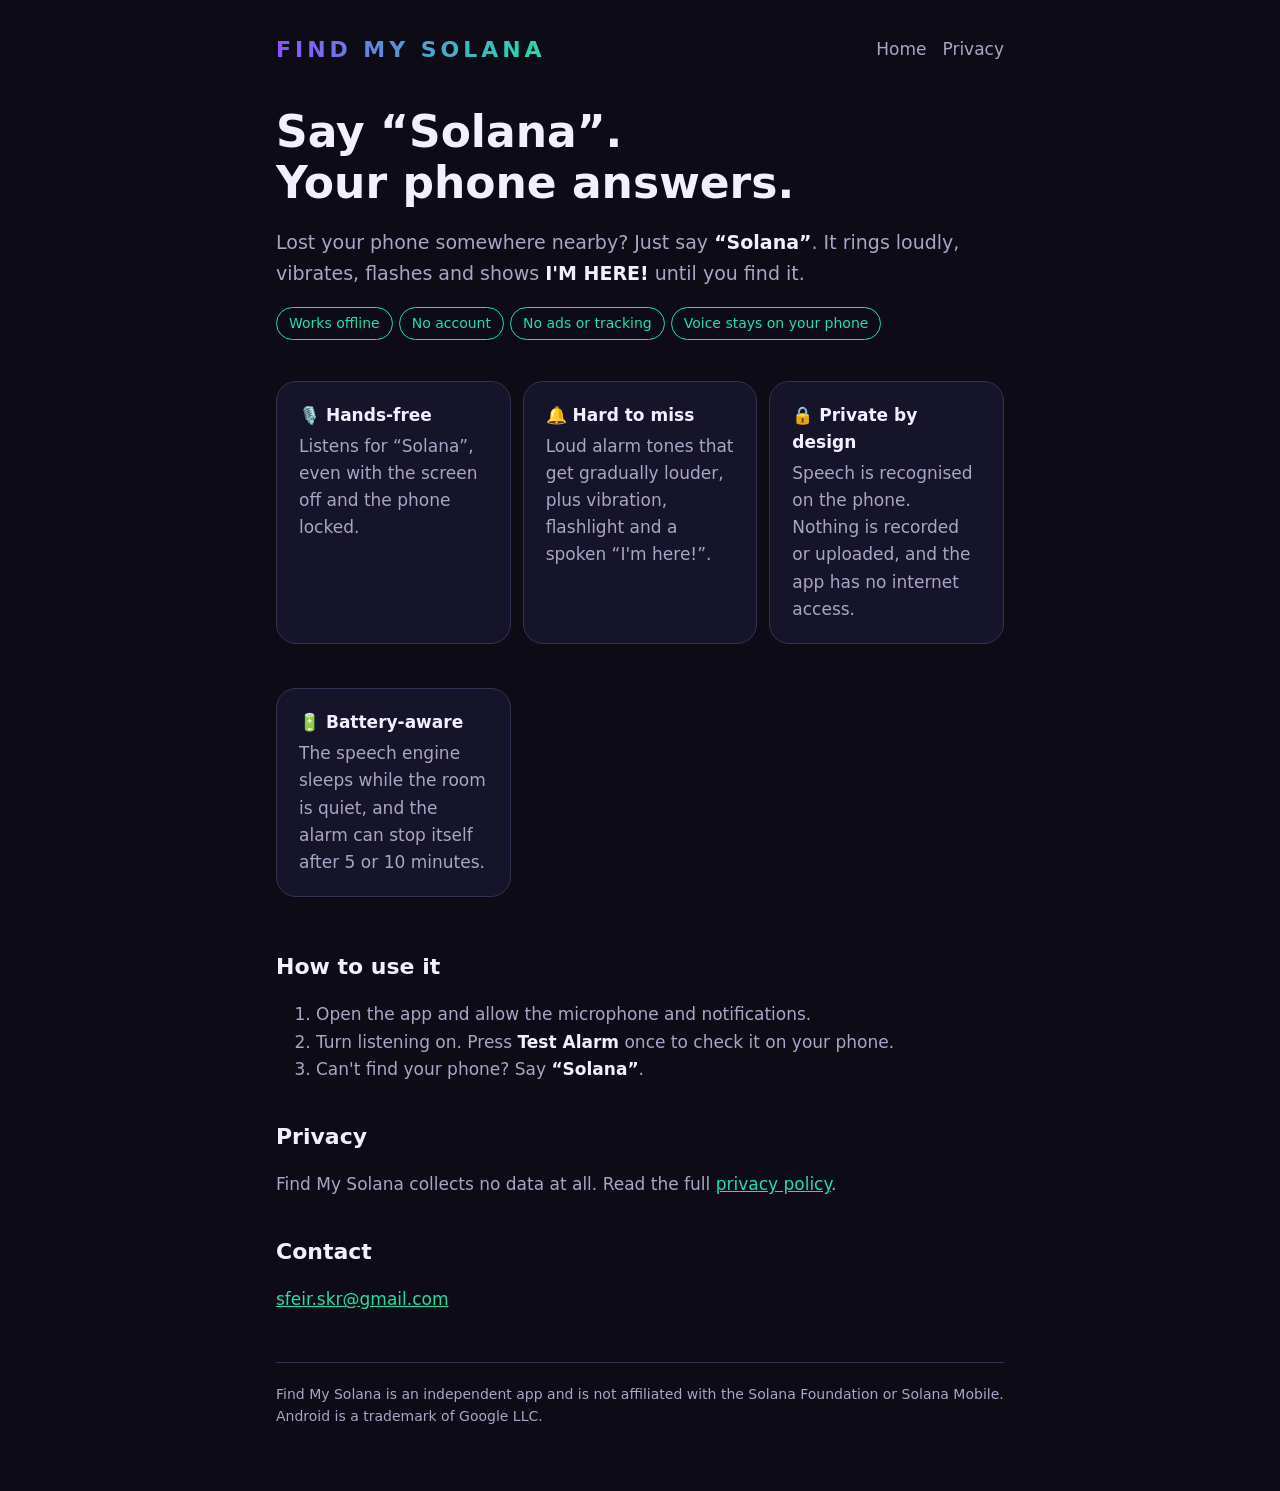
==== index.html @ 47b8f07c "Add files via upload" ====
<!doctype html>
<html lang="en">
<head>
  <meta charset="utf-8">
  <meta name="viewport" content="width=device-width, initial-scale=1">
  <title>Find My Solana</title>
  <meta name="description" content="Lost your phone nearby? Say “Solana” and it rings. Offline, private, no account.">
  <link rel="stylesheet" href="style.css">
</head>
<body>
<main>
  <nav>
    <a class="wordmark" href="index.html">FIND MY SOLANA</a>
    <span class="links"><a href="index.html">Home</a><a href="privacy.html">Privacy</a></span>
  </nav>

  <h1>Say “Solana”.<br>Your phone answers.</h1>
  <p class="lead">Lost your phone somewhere nearby? Just say <strong>“Solana”</strong>. It rings loudly, vibrates, flashes and shows <strong>I'M HERE!</strong> until you find it.</p>
  <p><span class="pill">Works offline</span><span class="pill">No account</span><span class="pill">No ads or tracking</span><span class="pill">Voice stays on your phone</span></p>

  <div class="grid">
    <div class="card"><h3>🎙️ Hands-free</h3><p>Listens for “Solana”, even with the screen off and the phone locked.</p></div>
    <div class="card"><h3>🔔 Hard to miss</h3><p>Loud alarm tones that get gradually louder, plus vibration, flashlight and a spoken “I'm here!”.</p></div>
    <div class="card"><h3>🔒 Private by design</h3><p>Speech is recognised on the phone. Nothing is recorded or uploaded, and the app has no internet access.</p></div>
    <div class="card"><h3>🔋 Battery-aware</h3><p>The speech engine sleeps while the room is quiet, and the alarm can stop itself after 5 or 10 minutes.</p></div>
  </div>

  <h2>How to use it</h2>
  <ol>
    <li>Open the app and allow the microphone and notifications.</li>
    <li>Turn listening on. Press <strong>Test Alarm</strong> once to check it on your phone.</li>
    <li>Can't find your phone? Say <strong>“Solana”</strong>.</li>
  </ol>

  <h2>Privacy</h2>
  <p>Find My Solana collects no data at all. Read the full <a href="privacy.html">privacy policy</a>.</p>

  <h2>Contact</h2>
  <p><a href="mailto:sfeir.skr@gmail.com">sfeir.skr@gmail.com</a></p>

  <footer>Find My Solana is an independent app and is not affiliated with the Solana Foundation or Solana Mobile. Android is a trademark of Google LLC.</footer>
</main>
</body>
</html>
---- style.css ----
/* Find My Solana website. Self-contained: no external fonts, scripts or trackers. */
:root {
  --bg: #0c0b16; --surface: #16142a; --outline: #363255;
  --text: #f2f0ff; --muted: #a9a5c6; --violet: #8c52ff; --mint: #1fe0a6;
}
* { box-sizing: border-box; }
html { -webkit-text-size-adjust: 100%; }
body {
  margin: 0; background: var(--bg); color: var(--text);
  font: 17px/1.6 system-ui, -apple-system, "Segoe UI", Roboto, sans-serif;
}
main { max-width: 760px; margin: 0 auto; padding: 32px 16px 64px; }
a { color: var(--mint); }
.wordmark {
  font-weight: 900; letter-spacing: .18em; font-size: 22px; text-decoration: none;
  background: linear-gradient(90deg, var(--violet), var(--mint));
  -webkit-background-clip: text; background-clip: text; color: transparent;
}
nav { display: flex; justify-content: space-between; align-items: center; gap: 16px; flex-wrap: wrap; margin-bottom: 40px; }
nav .links a { color: var(--muted); text-decoration: none; margin-left: 16px; }
nav .links a:hover { color: var(--text); }
h1 { font-size: clamp(30px, 7vw, 44px); line-height: 1.15; margin: 0 0 12px; }
h2 { font-size: 22px; margin: 36px 0 8px; }
p, li { color: var(--muted); }
strong { color: var(--text); }
.lead { font-size: 19px; }
.card { background: var(--surface); border: 1px solid var(--outline); border-radius: 20px; padding: 20px 22px; margin: 16px 0; }
.card h3 { margin: 0 0 4px; font-size: 17px; }
.card p { margin: 0; }
.grid { display: grid; grid-template-columns: repeat(auto-fit, minmax(210px, 1fr)); gap: 12px; }
.pill { display: inline-block; padding: 4px 12px; border-radius: 999px; border: 1px solid var(--mint); color: var(--mint); font-size: 14px; margin: 0 6px 8px 0; }
table { width: 100%; border-collapse: collapse; margin: 12px 0; font-size: 15px; }
th, td { text-align: left; vertical-align: top; padding: 10px 8px; border-bottom: 1px solid var(--outline); }
th { color: var(--text); } td { color: var(--muted); }
code { background: var(--surface); padding: 1px 6px; border-radius: 6px; font-size: 14px; }
footer { margin-top: 48px; padding-top: 20px; border-top: 1px solid var(--outline); color: var(--muted); font-size: 14px; }
@media (max-width: 520px) { table, thead, tbody, tr, th, td { display: block; } th { padding-bottom: 0; border: 0; } }
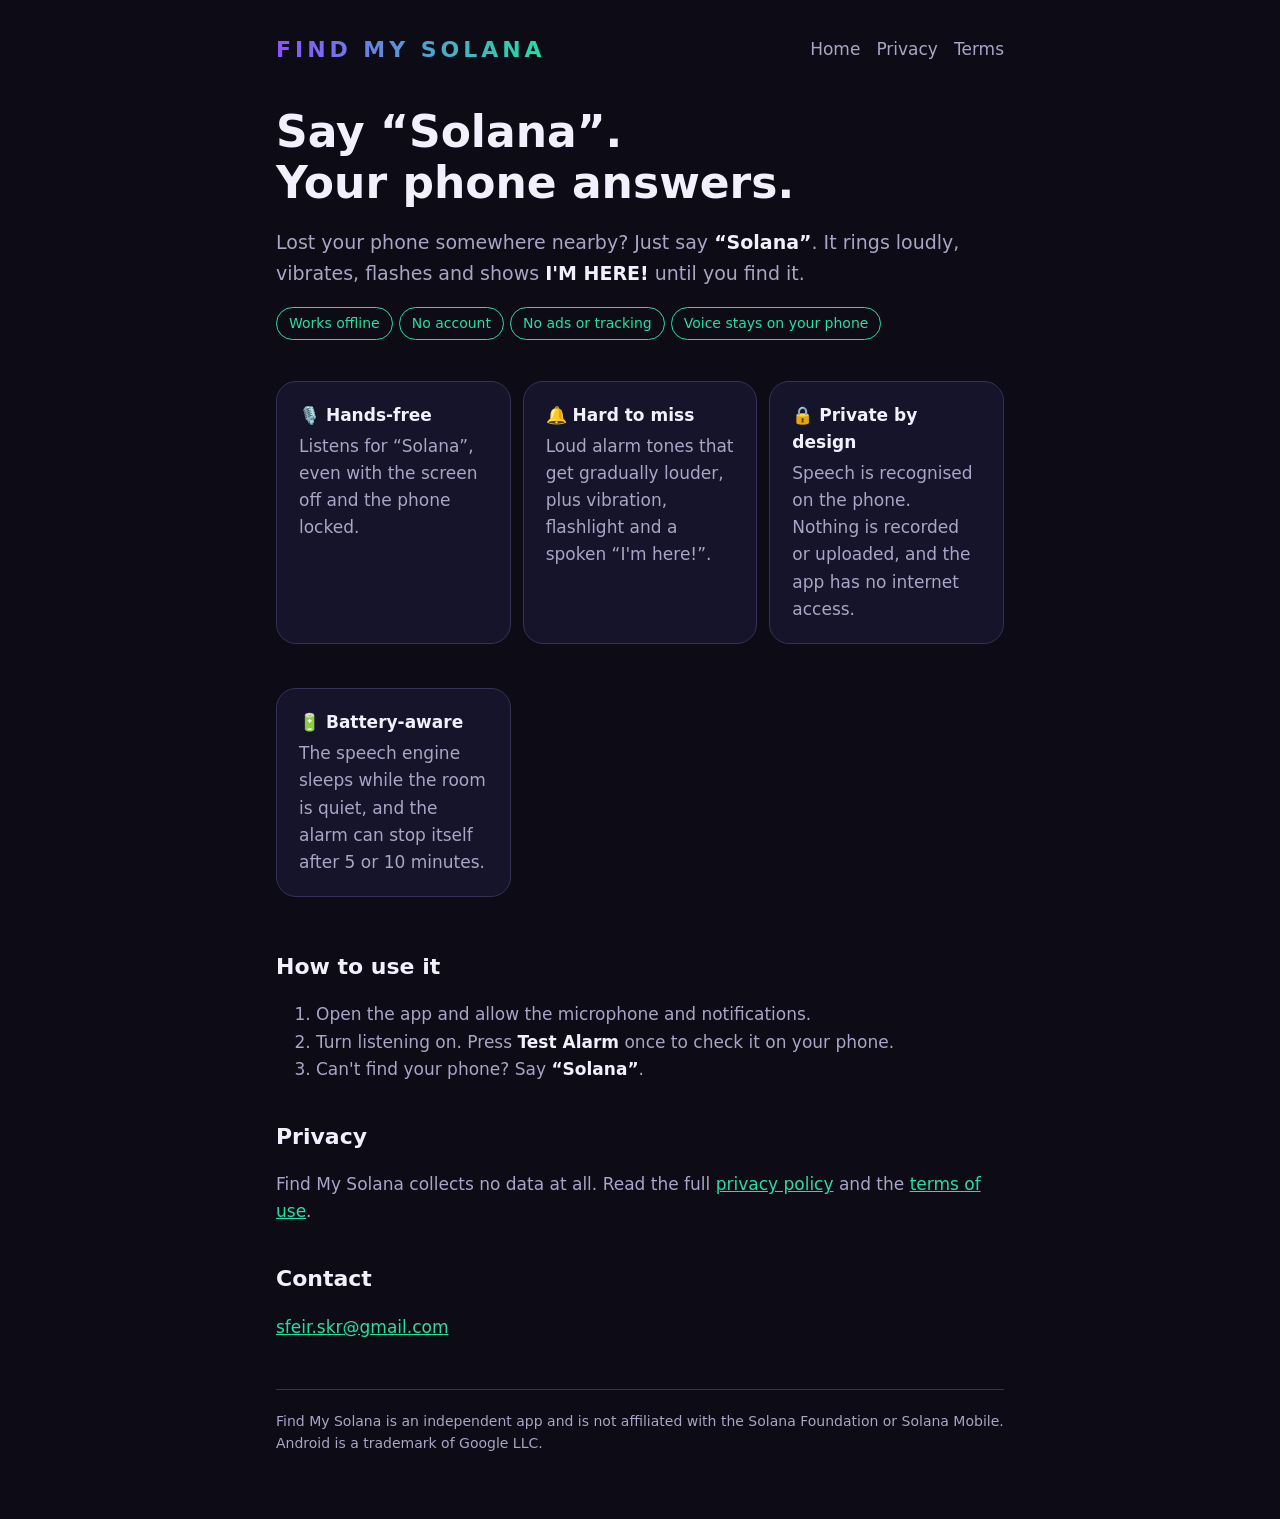
==== commit cd657660: "Add files via upload" ====
--- a/index.html
+++ b/index.html
@@ -11,7 +11,7 @@
 <main>
   <nav>
     <a class="wordmark" href="index.html">FIND MY SOLANA</a>
-    <span class="links"><a href="index.html">Home</a><a href="privacy.html">Privacy</a></span>
+    <span class="links"><a href="index.html">Home</a><a href="privacy.html">Privacy</a><a href="terms.html">Terms</a></span>
   </nav>
 
   <h1>Say “Solana”.<br>Your phone answers.</h1>
@@ -33,7 +33,7 @@
   </ol>
 
   <h2>Privacy</h2>
-  <p>Find My Solana collects no data at all. Read the full <a href="privacy.html">privacy policy</a>.</p>
+  <p>Find My Solana collects no data at all. Read the full <a href="privacy.html">privacy policy</a> and the <a href="terms.html">terms of use</a>.</p>
 
   <h2>Contact</h2>
   <p><a href="mailto:sfeir.skr@gmail.com">sfeir.skr@gmail.com</a></p>
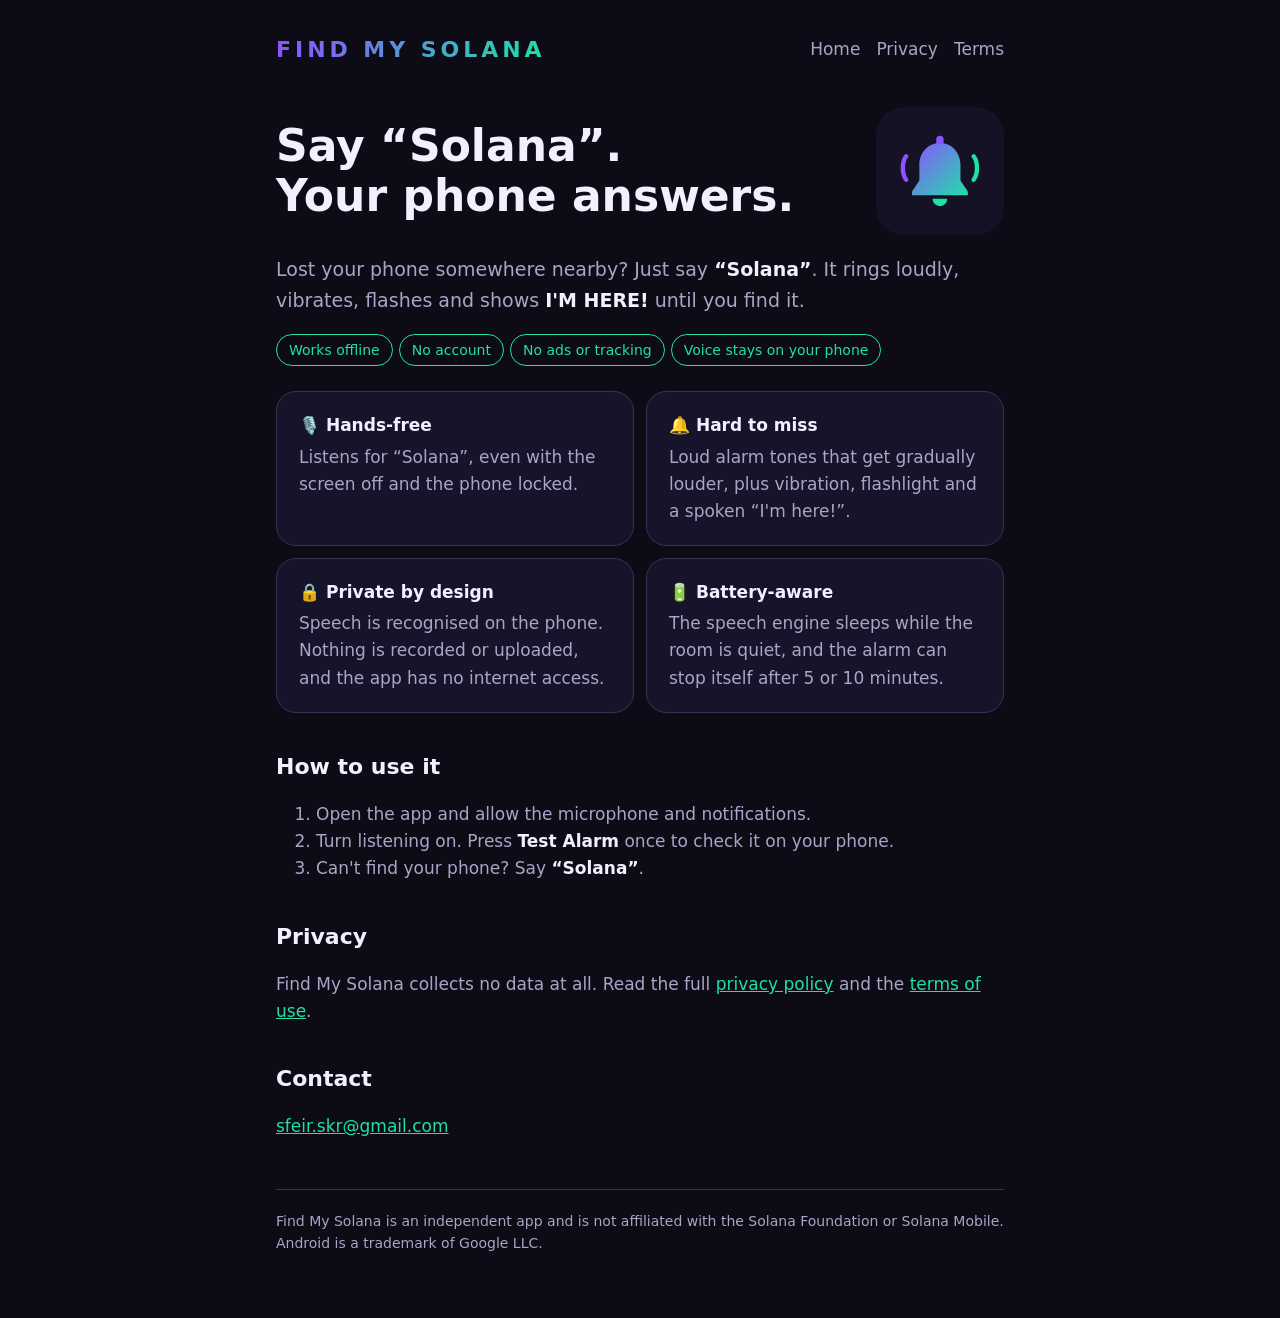
==== commit c03a7835: "Add files via upload" ====
--- a/index.html
+++ b/index.html
@@ -14,11 +14,24 @@
     <span class="links"><a href="index.html">Home</a><a href="privacy.html">Privacy</a><a href="terms.html">Terms</a></span>
   </nav>
 
-  <h1>Say “Solana”.<br>Your phone answers.</h1>
+
+  <div class="hero">
+    <h1>Say “Solana”.<br>Your phone answers.</h1>
+    <div class="hero-logo" role="img" aria-label="Find My Solana logo" style="display:grid;place-items:center">
+      <svg viewBox="20 18 68 68" aria-hidden="true">
+        <defs><linearGradient id="fms" x1="0" y1="0" x2="1" y2="1"><stop offset="0" stop-color="#8C52FF"/><stop offset="1" stop-color="#1FE0A6"/></linearGradient></defs>
+        <path fill="url(#fms)" d="M54,33c-8.3,0 -14,6.6 -14,15v10.5l-5,7.5v2.5h38v-2.5l-5,-7.5v-10.5c0,-8.4 -5.7,-15 -14,-15z"/>
+        <path fill="#1FE0A6" d="M49,71a5,5 0,1 0,10 0z"/>
+        <path fill="#8C52FF" d="M51.5,30.5a2.5,2.5 0,1 1,5 0v3h-5z"/>
+        <path fill="none" stroke="#8C52FF" stroke-width="3" stroke-linecap="round" d="M31,42c-3,4 -3,12 0,16"/>
+        <path fill="none" stroke="#1FE0A6" stroke-width="3" stroke-linecap="round" d="M77,42c3,4 3,12 0,16"/>
+      </svg>
+    </div>
+  </div>
   <p class="lead">Lost your phone somewhere nearby? Just say <strong>“Solana”</strong>. It rings loudly, vibrates, flashes and shows <strong>I'M HERE!</strong> until you find it.</p>
   <p><span class="pill">Works offline</span><span class="pill">No account</span><span class="pill">No ads or tracking</span><span class="pill">Voice stays on your phone</span></p>
 
-  <div class="grid">
+  <div class="grid two">
     <div class="card"><h3>🎙️ Hands-free</h3><p>Listens for “Solana”, even with the screen off and the phone locked.</p></div>
     <div class="card"><h3>🔔 Hard to miss</h3><p>Loud alarm tones that get gradually louder, plus vibration, flashlight and a spoken “I'm here!”.</p></div>
     <div class="card"><h3>🔒 Private by design</h3><p>Speech is recognised on the phone. Nothing is recorded or uploaded, and the app has no internet access.</p></div>
--- a/style.css
+++ b/style.css
@@ -28,6 +28,19 @@
 .card h3 { margin: 0 0 4px; font-size: 17px; }
 .card p { margin: 0; }
 .grid { display: grid; grid-template-columns: repeat(auto-fit, minmax(210px, 1fr)); gap: 12px; }
+.hero-logo { display: block; width: 128px; height: 128px; border-radius: 28px; margin: 0 0 24px; background: #151226; }
+.grid.two { grid-template-columns: repeat(2, minmax(0, 1fr)); }
+.grid .card { margin: 0; }
+@media (max-width: 520px) { .grid.two .card { padding: 14px; } .grid.two .card h3 { font-size: 16px; } .grid.two .card p { font-size: 15px; line-height: 1.45; } }
+.hero { display: flex; align-items: center; justify-content: space-between; gap: 24px; margin-bottom: 8px; }
+.hero h1 { margin: 0; }
+.hero .hero-logo { margin: 0; flex: none; }
+.hero-logo svg { width: 78%; height: 78%; }
+@media (max-width: 520px) {
+  .hero { gap: 12px; }
+  .hero h1 { font-size: 26px; }
+  .hero .hero-logo { width: 72px; height: 72px; border-radius: 16px; }
+}
 .pill { display: inline-block; padding: 4px 12px; border-radius: 999px; border: 1px solid var(--mint); color: var(--mint); font-size: 14px; margin: 0 6px 8px 0; }
 table { width: 100%; border-collapse: collapse; margin: 12px 0; font-size: 15px; }
 th, td { text-align: left; vertical-align: top; padding: 10px 8px; border-bottom: 1px solid var(--outline); }
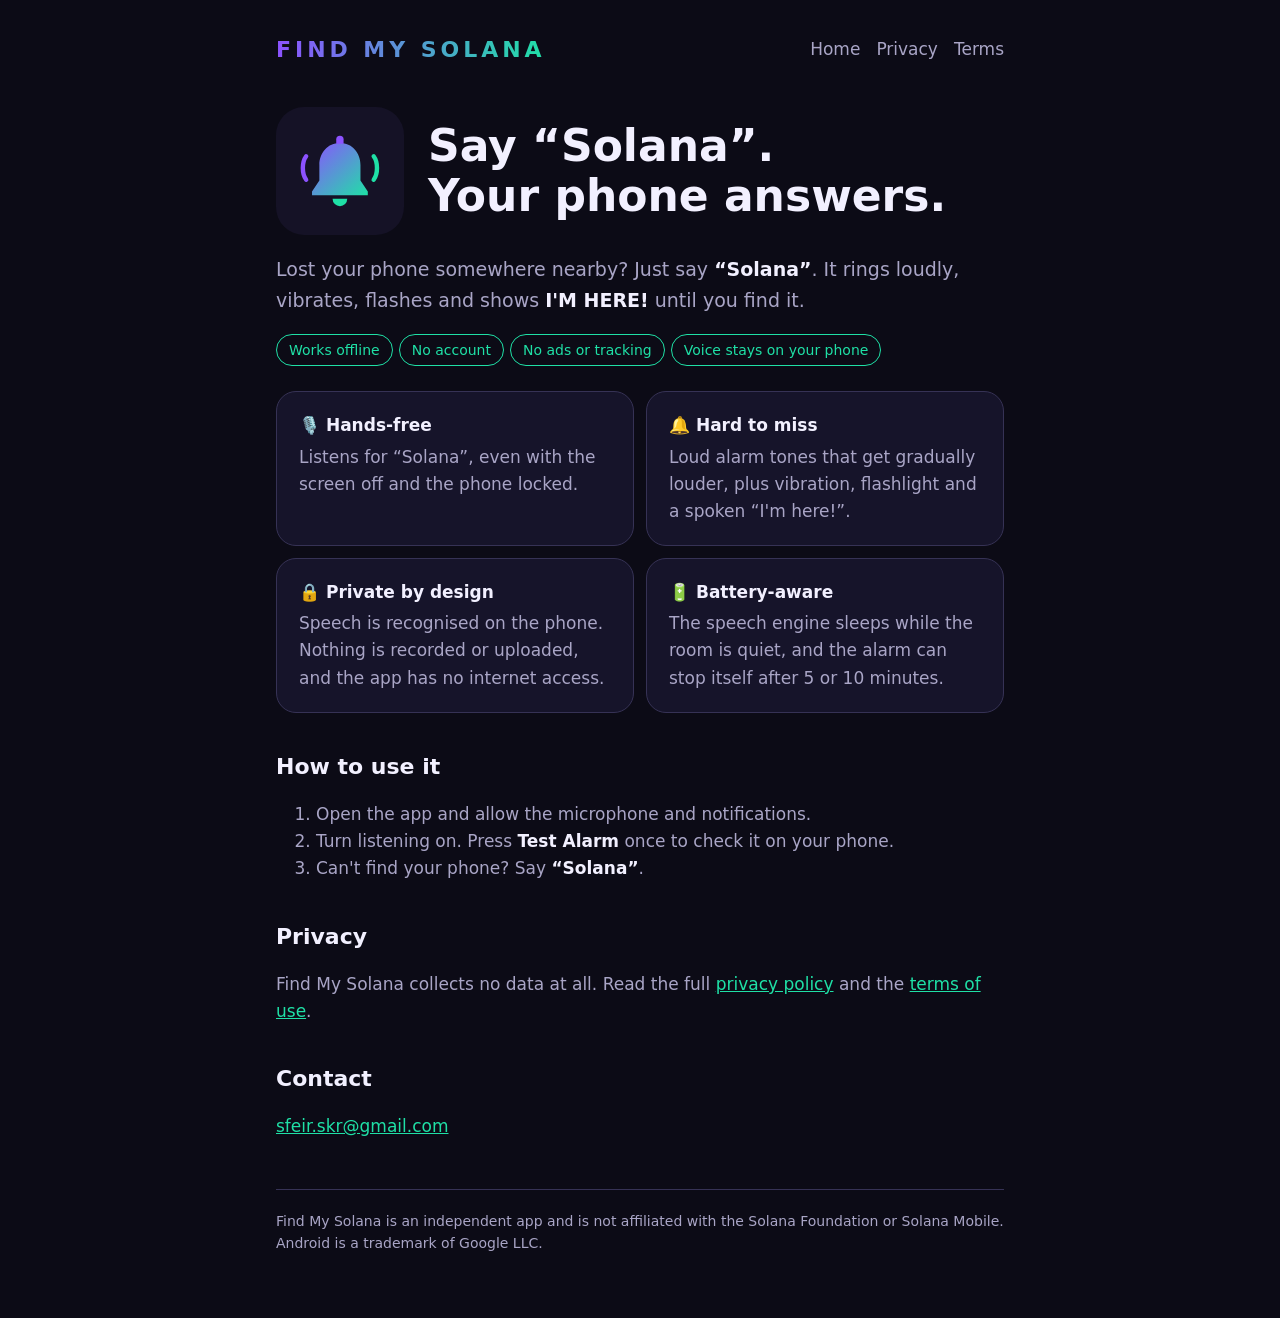
==== commit 8cf1e233: "Add files via upload" ====
--- a/index.html
+++ b/index.html
@@ -5,6 +5,7 @@
   <meta name="viewport" content="width=device-width, initial-scale=1">
   <title>Find My Solana</title>
   <meta name="description" content="Lost your phone nearby? Say “Solana” and it rings. Offline, private, no account.">
+  <link rel="icon" type="image/svg+xml" href="favicon.svg">
   <link rel="stylesheet" href="style.css">
 </head>
 <body>
--- a/style.css
+++ b/style.css
@@ -32,9 +32,9 @@
 .grid.two { grid-template-columns: repeat(2, minmax(0, 1fr)); }
 .grid .card { margin: 0; }
 @media (max-width: 520px) { .grid.two .card { padding: 14px; } .grid.two .card h3 { font-size: 16px; } .grid.two .card p { font-size: 15px; line-height: 1.45; } }
-.hero { display: flex; align-items: center; justify-content: space-between; gap: 24px; margin-bottom: 8px; }
+.hero { display: flex; align-items: center; justify-content: flex-start; gap: 24px; margin-bottom: 8px; }
 .hero h1 { margin: 0; }
-.hero .hero-logo { margin: 0; flex: none; }
+.hero .hero-logo { margin: 0; flex: none; order: -1; } /* logo on the left, title next to it */
 .hero-logo svg { width: 78%; height: 78%; }
 @media (max-width: 520px) {
   .hero { gap: 12px; }
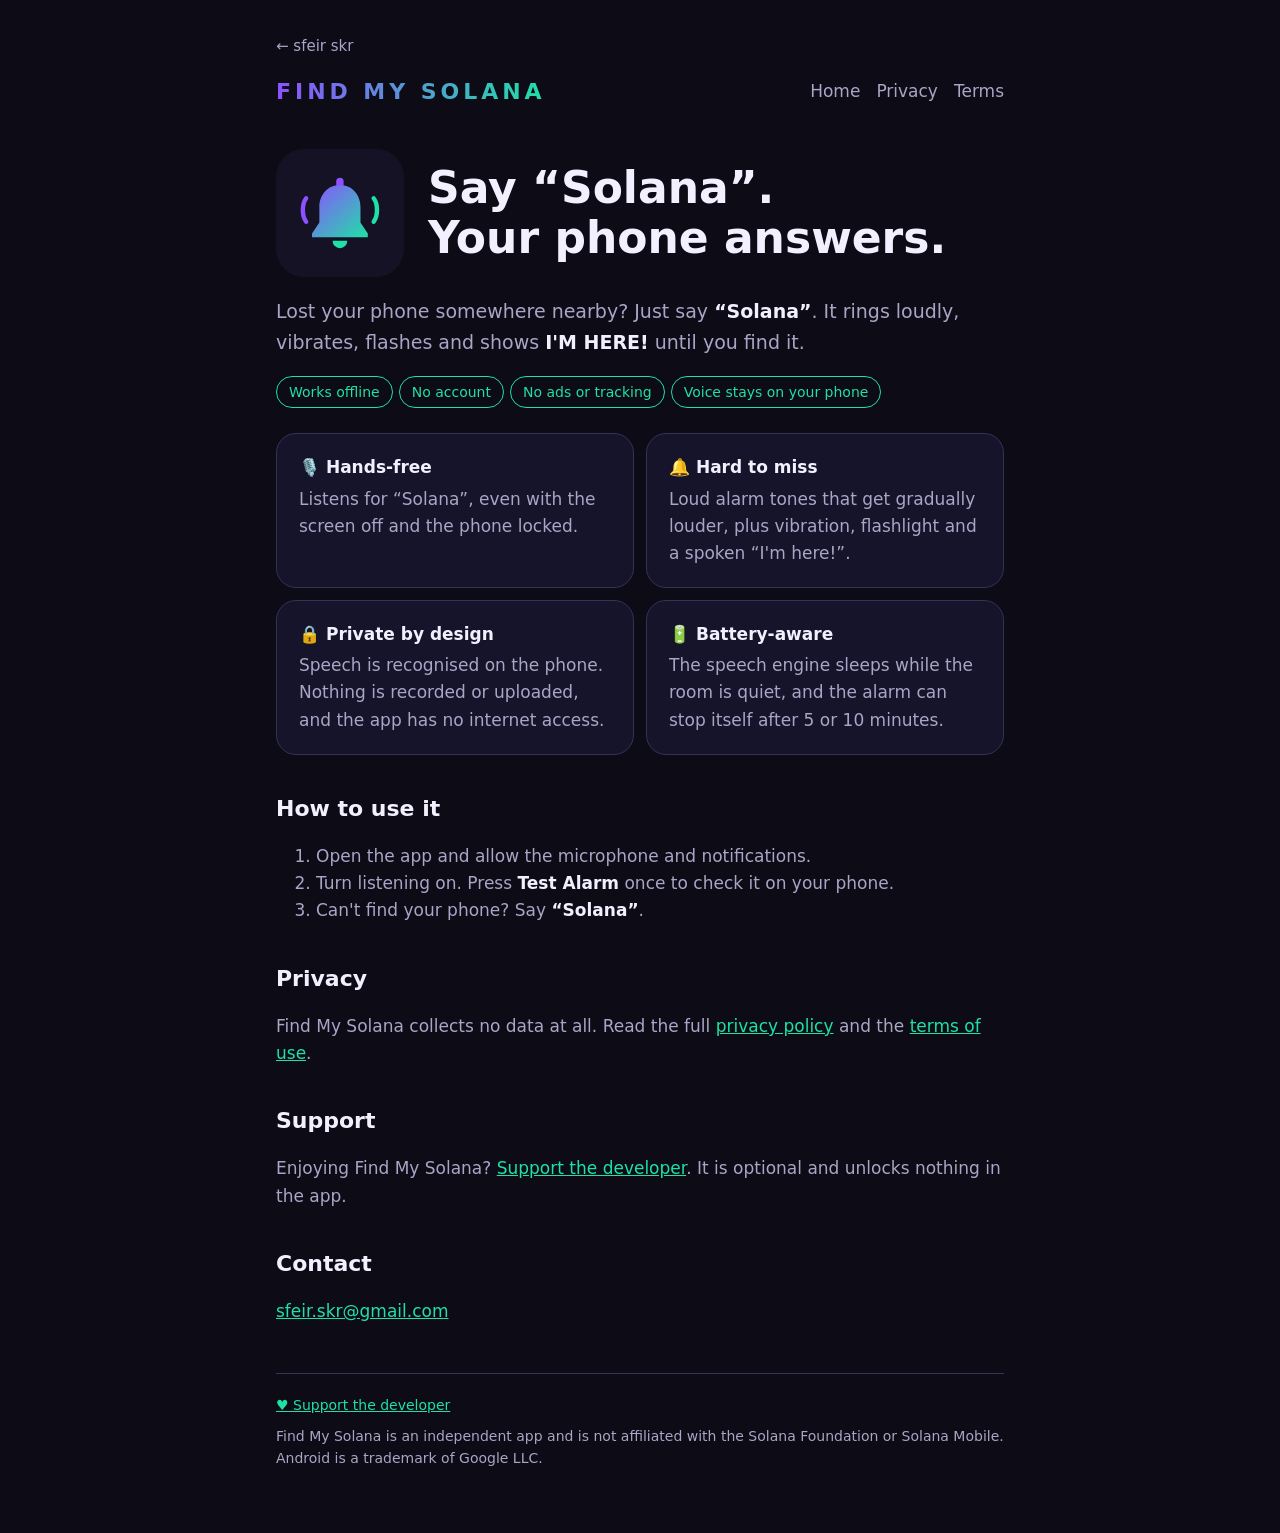
==== commit d110208d: "Add files via upload" ====
--- a/index.html
+++ b/index.html
@@ -10,6 +10,7 @@
 </head>
 <body>
 <main>
+  <a class="back" href="https://skr.sfeir.zip/">← sfeir skr</a>
   <nav>
     <a class="wordmark" href="index.html">FIND MY SOLANA</a>
     <span class="links"><a href="index.html">Home</a><a href="privacy.html">Privacy</a><a href="terms.html">Terms</a></span>
@@ -49,10 +50,13 @@
   <h2>Privacy</h2>
   <p>Find My Solana collects no data at all. Read the full <a href="privacy.html">privacy policy</a> and the <a href="terms.html">terms of use</a>.</p>
 
+  <h2>Support</h2>
+  <p>Enjoying Find My Solana? <a href="https://skr.sfeir.zip/support/">Support the developer</a>. It is optional and unlocks nothing in the app.</p>
+
   <h2>Contact</h2>
   <p><a href="mailto:sfeir.skr@gmail.com">sfeir.skr@gmail.com</a></p>
 
-  <footer>Find My Solana is an independent app and is not affiliated with the Solana Foundation or Solana Mobile. Android is a trademark of Google LLC.</footer>
+  <footer><p style="margin:0 0 8px"><a href="https://skr.sfeir.zip/support/">♥ Support the developer</a></p>Find My Solana is an independent app and is not affiliated with the Solana Foundation or Solana Mobile. Android is a trademark of Google LLC.</footer>
 </main>
 </body>
 </html>
--- a/style.css
+++ b/style.css
@@ -41,6 +41,8 @@
   .hero h1 { font-size: 26px; }
   .hero .hero-logo { width: 72px; height: 72px; border-radius: 16px; }
 }
+.back { display: inline-block; margin: 0 0 16px; color: var(--muted); text-decoration: none; font-size: 15px; }
+.back:hover { color: var(--text); }
 .pill { display: inline-block; padding: 4px 12px; border-radius: 999px; border: 1px solid var(--mint); color: var(--mint); font-size: 14px; margin: 0 6px 8px 0; }
 table { width: 100%; border-collapse: collapse; margin: 12px 0; font-size: 15px; }
 th, td { text-align: left; vertical-align: top; padding: 10px 8px; border-bottom: 1px solid var(--outline); }
